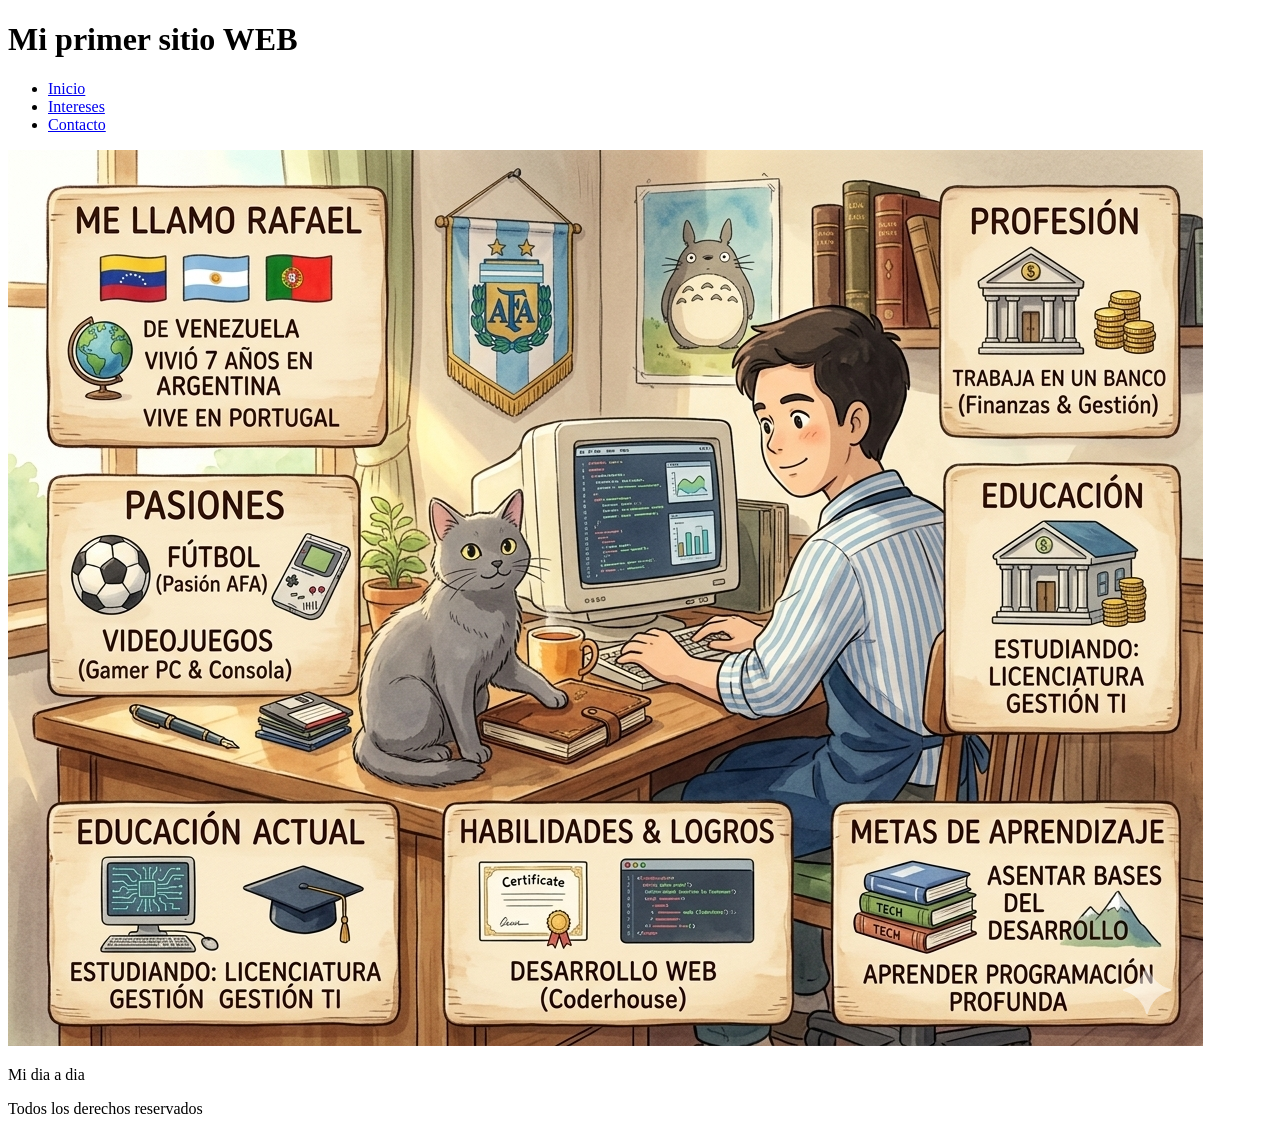
==== index.html @ 8f085cdb "Subida 20/03/2023 Subida 20/03/2023" ====
<!DOCTYPE html>
<html lang="en">
<head>
    <meta charset="UTF-8">
    <meta name="viewport" content="width=device-width, initial-scale=1.0">
    <title>Document</title>
</head>
<body>
    <header>
        <h1>Mi primer sitio WEB</h1>
        <nav>
            <ul>
                <li><a href="index.html">Inicio</a></li>
                <li><a href="intereses.html">Intereses</a></li>
                <li><a href="contacto.html">Contacto</a></li>
            </ul>
        </nav>
    </header>
    <main>
        <img src="img/foto.png" alt="Infografia Rafael">
        <p>Mi dia a dia</p>
        <footer>
            <p>Todos los derechos reservados</p>
        </footer>
    </main>
</body>
</html>
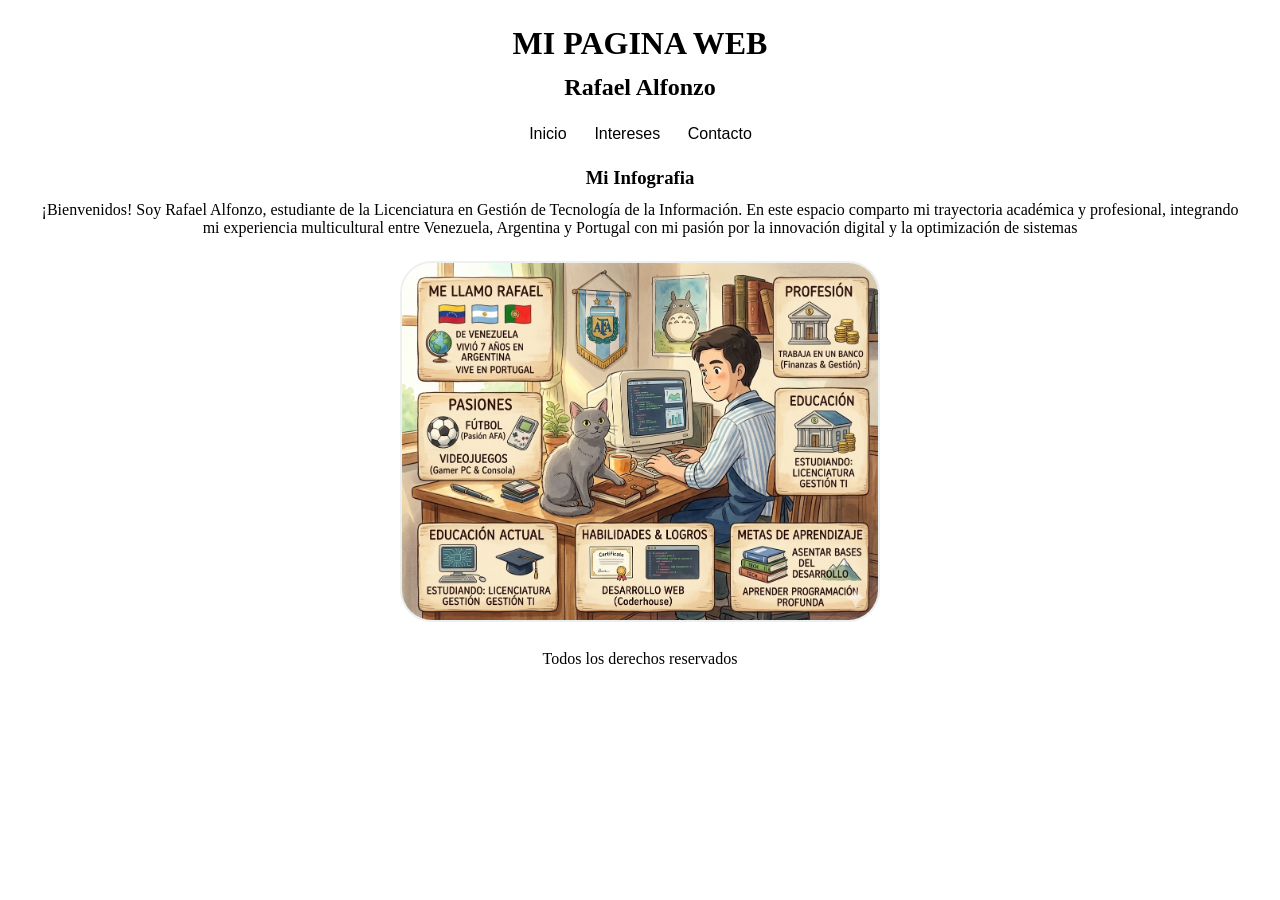
==== commit 0a939336: "Commit 2 - 28/03/2026 Commit 2 - 28/03/2026" ====
--- a/index.html
+++ b/index.html
@@ -3,12 +3,15 @@
 <head>
     <meta charset="UTF-8">
     <meta name="viewport" content="width=device-width, initial-scale=1.0">
-    <title>Document</title>
+    <title>Desarrollo WEB</title>
+    <link rel="stylesheet" href="CCS/Styles.css">
 </head>
 <body>
     <header>
-        <h1>Mi primer sitio WEB</h1>
-        <nav>
+        <h1>MI PAGINA WEB</h1>
+        <h2>Rafael Alfonzo</h2>
+        
+        <nav id="Nav">
             <ul>
                 <li><a href="index.html">Inicio</a></li>
                 <li><a href="intereses.html">Intereses</a></li>
@@ -17,8 +20,11 @@
         </nav>
     </header>
     <main>
+        <h3>Mi Infografia</h3>
+        ¡Bienvenidos! Soy Rafael Alfonzo, estudiante de la Licenciatura en Gestión de Tecnología de la Información. En este espacio comparto mi trayectoria académica y profesional, integrando mi experiencia multicultural entre Venezuela, Argentina y Portugal con mi pasión por la innovación digital y la optimización de sistemas
+        <p></p>
         <img src="img/foto.png" alt="Infografia Rafael">
-        <p>Mi dia a dia</p>
+        
         <footer>
             <p>Todos los derechos reservados</p>
         </footer>
--- a/CCS/Styles.css
+++ b/CCS/Styles.css
@@ -0,0 +1,42 @@
+
+* {
+    margin: 1%;
+    padding: 0;
+    box-sizing: border-box;
+}
+
+#Nav ul{
+    text-align: center;
+    font-family: 'Raleway', sans-serif;
+    list-style-type: none;
+    
+    
+}
+#Nav li{
+    display: inline-block;
+    text-align: center;
+}
+#Nav a {
+    color: inherit;
+    text-decoration: none;
+}
+h1, h2{
+    text-align: center;
+}
+main {
+    text-align: center;
+}
+main ul{
+    list-style-type: none;
+}
+
+main img {
+    width: 30rem;
+    text-align: center;
+    border-radius: 2rem;
+    border: 2px solid #ecf0f1 ;
+}
+footer { 
+    
+    text-align: center;
+}
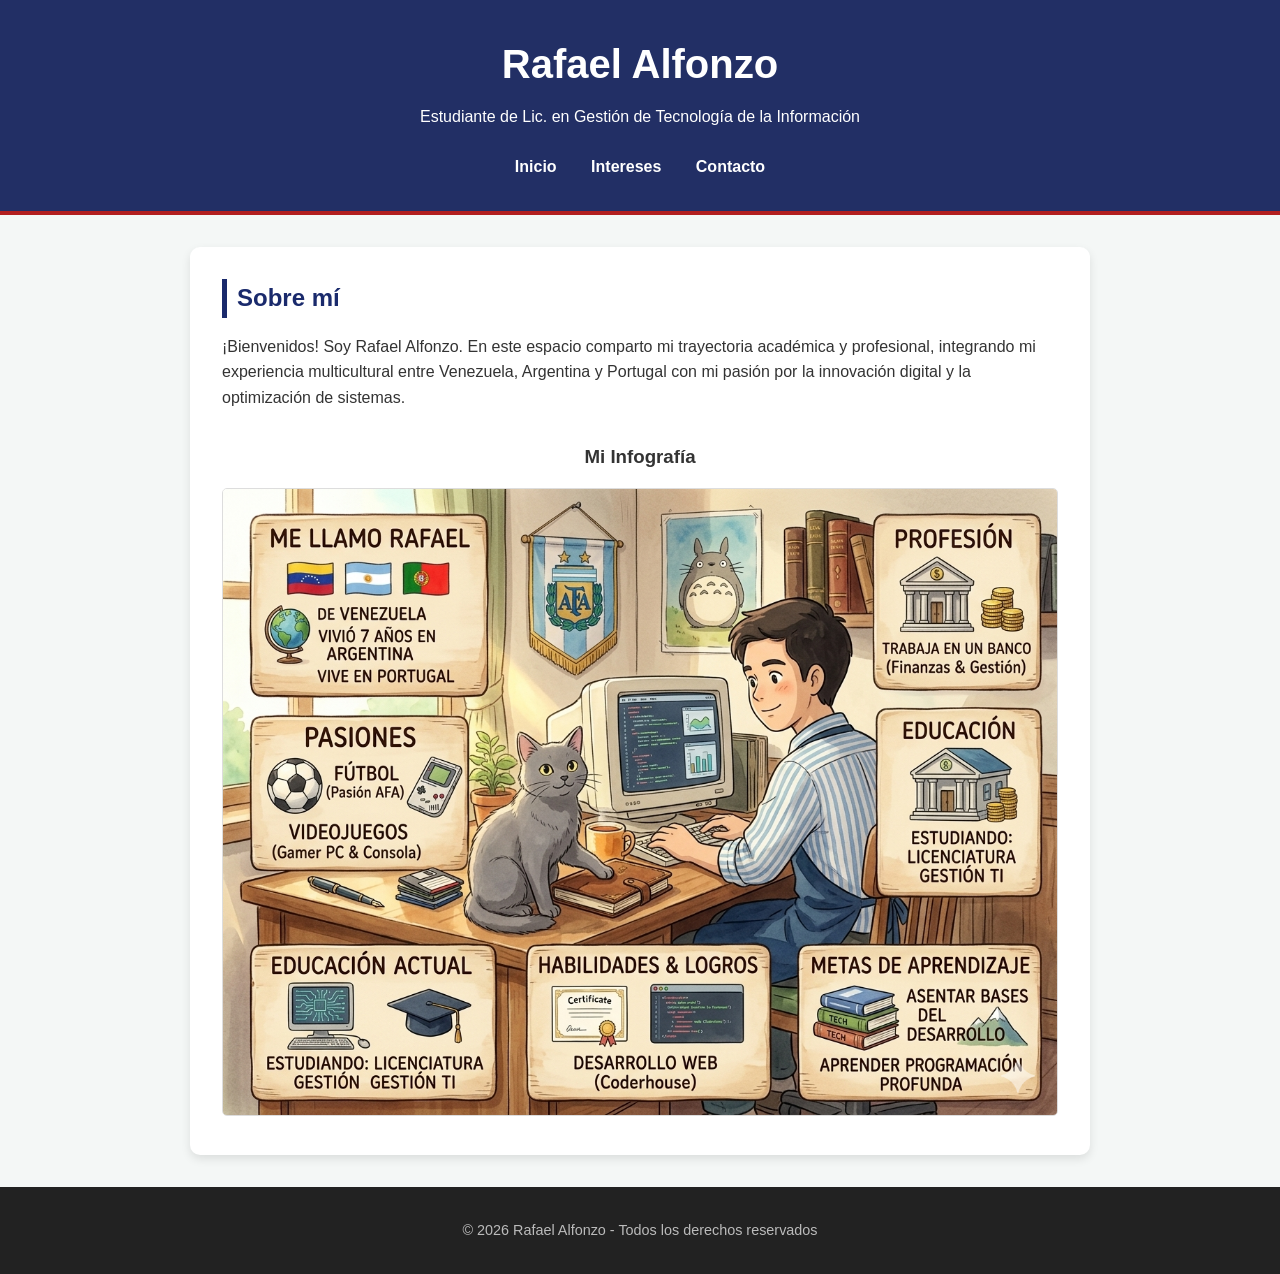
==== commit 20a37ca3: "commit 05/04/26" ====
--- a/index.html
+++ b/index.html
@@ -1,17 +1,17 @@
 <!DOCTYPE html>
-<html lang="en">
+<html lang="es">
 <head>
     <meta charset="UTF-8">
     <meta name="viewport" content="width=device-width, initial-scale=1.0">
-    <title>Desarrollo WEB</title>
+    <title>Rafael Alfonzo | Perfil Profesional</title>
     <link rel="stylesheet" href="CCS/Styles.css">
 </head>
 <body>
+
     <header>
-        <h1>MI PAGINA WEB</h1>
-        <h2>Rafael Alfonzo</h2>
-        
-        <nav id="Nav">
+        <h1>Rafael Alfonzo</h1>
+        <p>Estudiante de Lic. en Gestión de Tecnología de la Información</p>
+        <nav>
             <ul>
                 <li><a href="index.html">Inicio</a></li>
                 <li><a href="intereses.html">Intereses</a></li>
@@ -19,15 +19,26 @@
             </ul>
         </nav>
     </header>
+
     <main>
-        <h3>Mi Infografia</h3>
-        ¡Bienvenidos! Soy Rafael Alfonzo, estudiante de la Licenciatura en Gestión de Tecnología de la Información. En este espacio comparto mi trayectoria académica y profesional, integrando mi experiencia multicultural entre Venezuela, Argentina y Portugal con mi pasión por la innovación digital y la optimización de sistemas
-        <p></p>
-        <img src="img/foto.png" alt="Infografia Rafael">
-        
-        <footer>
-            <p>Todos los derechos reservados</p>
-        </footer>
+        <section class="perfil">
+            <h2>Sobre mí</h2>
+            <p>
+                ¡Bienvenidos! Soy Rafael Alfonzo. En este espacio comparto mi trayectoria académica y profesional, 
+                integrando mi experiencia multicultural entre Venezuela, Argentina y Portugal con mi pasión por 
+                la innovación digital y la optimización de sistemas.
+            </p>
+        </section>
+
+        <section class="infografia">
+            <h3>Mi Infografía</h3>
+            <img src="img/foto.png" alt="Infografía de Rafael Alfonzo" class="img-responsive">
+        </section>
     </main>
+
+    <footer>
+        <p>&copy; 2026 Rafael Alfonzo - Todos los derechos reservados</p>
+    </footer>
+
 </body>
 </html>
--- a/CCS/Styles.css
+++ b/CCS/Styles.css
@@ -1,42 +1,88 @@
-
 * {
-    margin: 1%;
+    margin: 0;
     padding: 0;
     box-sizing: border-box;
 }
 
-#Nav ul{
+body {
+    font-family: 'Segoe UI', Roboto, Helvetica, Arial, sans-serif;
+    line-height: 1.6;
+    background-color: #f4f7f6;
+    color: #333;
+}
+
+/* Header */
+header {
+    background-color: #222f65; 
+    color: #ffffff;
+    padding: 2rem 1rem;
     text-align: center;
-    font-family: 'Raleway', sans-serif;
-    list-style-type: none;
-    
-    
+    border-bottom: 4px solid #b21f1f; 
 }
-#Nav li{
-    display: inline-block;
+
+header h1 {
+    font-size: 2.5rem;
+    margin-bottom: 0.5rem;
+}
+
+/* Navegación */
+nav ul {
+    list-style: none;
+    margin-top: 1.5rem;
+}
+
+nav ul li {
+    display: inline;
+    margin: 0 15px;
+}
+
+nav ul li a {
+    color: #fff;
+    text-decoration: none;
+    font-weight: bold;
+    transition: color 0.3s;
+}
+
+nav ul li a:hover {
+    color: #fdbb2d; /* Cambio de color al pasar el mouse */
+}
+
+/* 3. Diseño del Main (Contenido) */
+main {
+    max-width: 900px;
+    margin: 2rem auto; 
+    padding: 2rem;
+    background: #ffffff;
+    border-radius: 10px;
+    box-shadow: 0 4px 10px rgba(0,0,0,0.1);
+}
+
+.perfil h2 {
+    color: #1a2a6c;
+    margin-bottom: 1rem;
+    border-left: 5px solid #1a2a6c;
+    padding-left: 10px;
+}
+
+.infografia {
+    margin-top: 2rem;
     text-align: center;
 }
-#Nav a {
-    color: inherit;
-    text-decoration: none;
-}
-h1, h2{
-    text-align: center;
-}
-main {
-    text-align: center;
-}
-main ul{
-    list-style-type: none;
+
+.img-responsive {
+    max-width: 100%;
+    height: auto;
+    border-radius: 5px;
+    border: 1px solid #ddd;
+    margin-top: 1rem;
 }
 
-main img {
-    width: 30rem;
+/* 4. Diseño del Footer */
+footer {
     text-align: center;
-    border-radius: 2rem;
-    border: 2px solid #ecf0f1 ;
-}
-footer { 
-    
-    text-align: center;
-}
+    padding: 2rem;
+    background-color: #222;
+    color: #bbb;
+    font-size: 0.9rem;
+    margin-top: 2rem;
+}
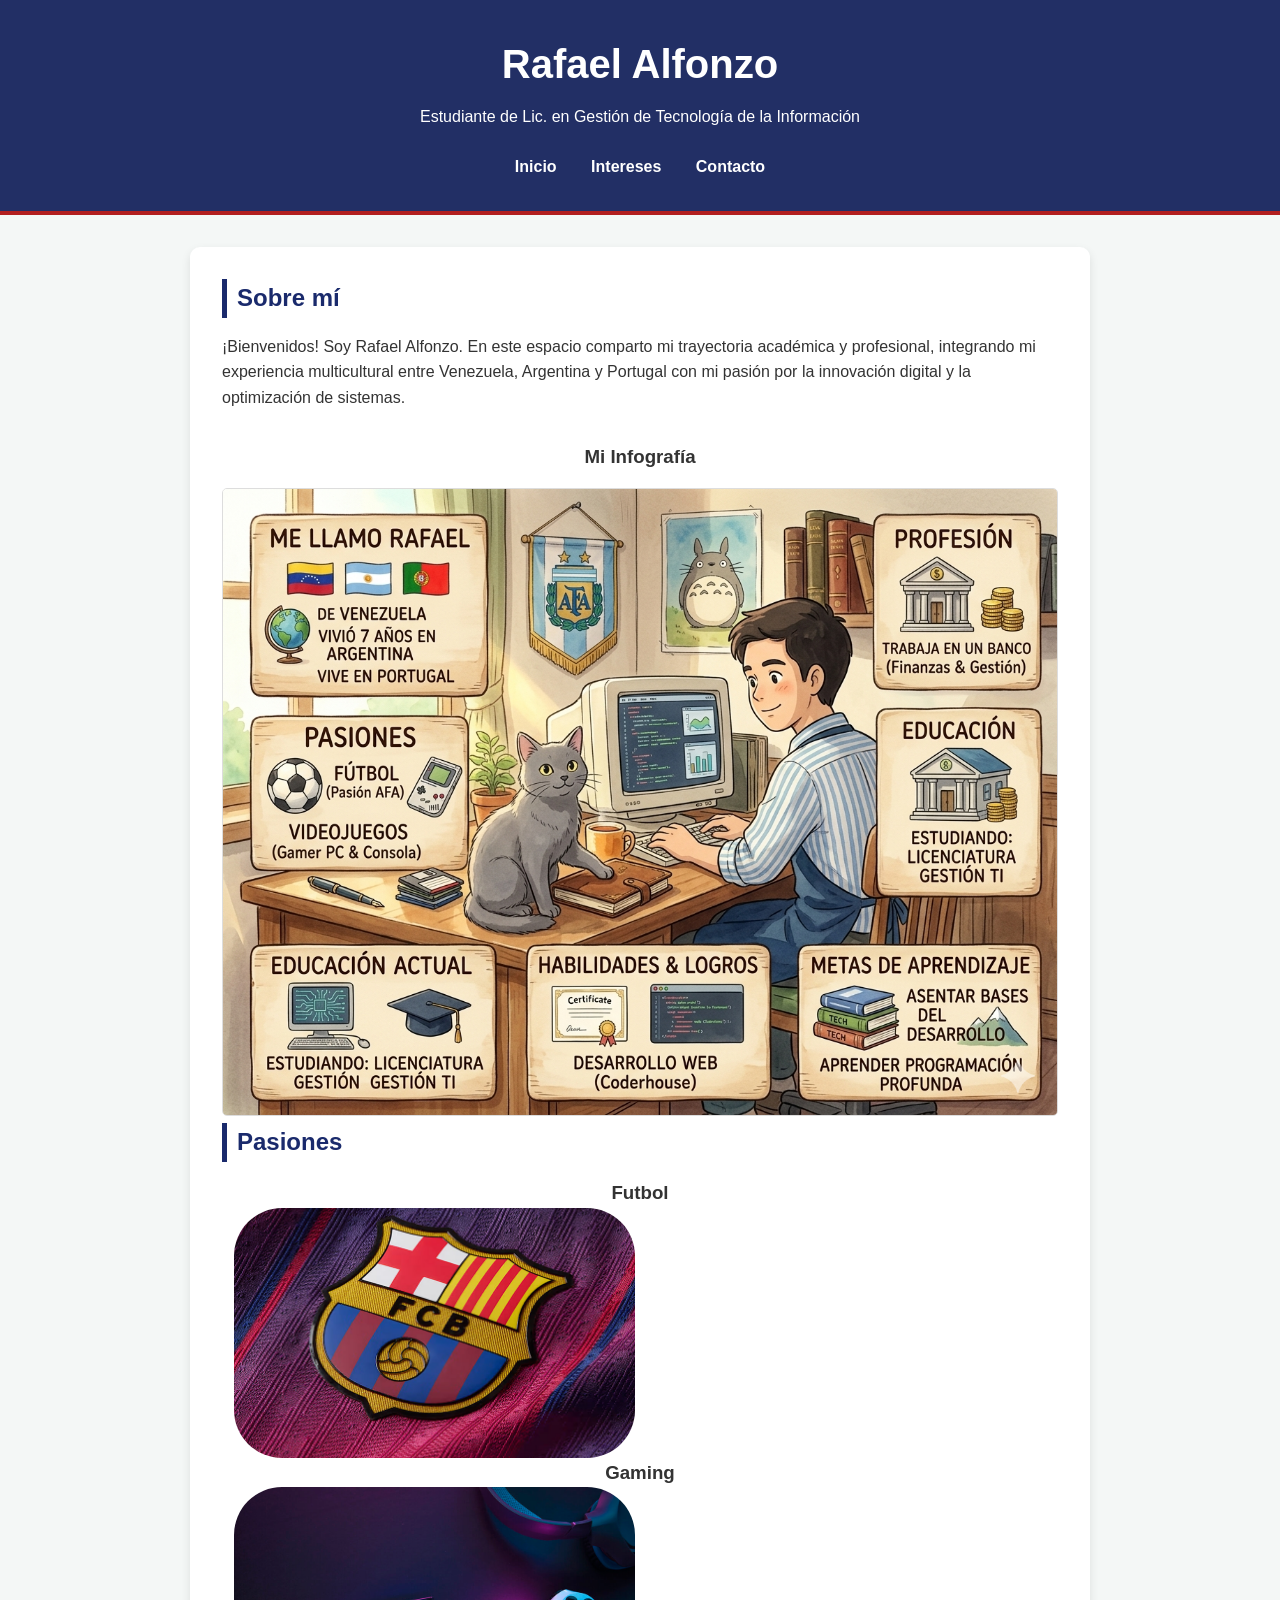
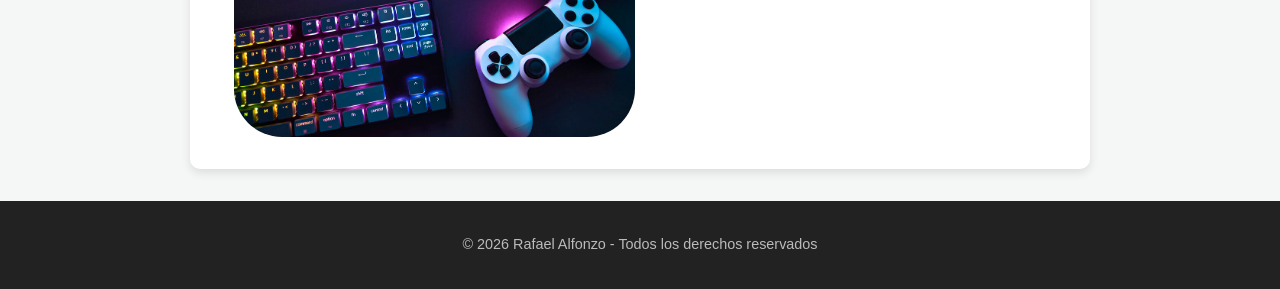
==== commit 3366281f: "Commit 16/04/26" ====
--- a/index.html
+++ b/index.html
@@ -34,6 +34,22 @@
             <h3>Mi Infografía</h3>
             <img src="img/foto.png" alt="Infografía de Rafael Alfonzo" class="img-responsive">
         </section>
+        <section class="pasiones">
+            <h2> Pasiones</h2>
+            
+            <h3> Futbol</h3>
+            <div class="futbol">
+                <img src="img/cbc7ee230174155.6871fa99b7412.jpg" alt="Futbol">
+                <iframe width="560" height="315" src="https://www.youtube.com/embed/VhsAxoLaVWw?si=scNHb39o0MOmD8_F" title="YouTube video player" frameborder="0" allow="accelerometer; autoplay; clipboard-write; encrypted-media; gyroscope; picture-in-picture; web-share" referrerpolicy="strict-origin-when-cross-origin" allowfullscreen></iframe>
+            </div>
+            <h3>Gaming</h3>
+            <div class="gaming">
+                <img src="img/colorful-gaming-accessories.jpg" alt="Gaming">
+                <iframe width="560" height="315" src="https://www.youtube.com/embed/tbO8m4sCtO8?si=E3sOaFebrfpOpfUC" title="YouTube video player" frameborder="0" allow="accelerometer; autoplay; clipboard-write; encrypted-media; gyroscope; picture-in-picture; web-share" referrerpolicy="strict-origin-when-cross-origin" allowfullscreen></iframe>
+            </div>
+            
+            
+        </section>
     </main>
 
     <footer>
--- a/CCS/Styles.css
+++ b/CCS/Styles.css
@@ -85,4 +85,26 @@
     color: #bbb;
     font-size: 0.9rem;
     margin-top: 2rem;
+}
+.futbol,
+.gaming {
+    display: flex;
+    justify-content: center;
+    text-align: center;
+    gap: 10px   ;
+}
+.futbol img, iframe, .gaming img, iframe {
+    width: 48%;
+    height: 250px;
+    object-fit: cover;
+    border-radius: 3rem;
+}
+.pasiones h2{
+    color: #1a2a6c;
+    margin-bottom: 1rem;
+    border-left: 5px solid #1a2a6c;
+    padding-left: 10px;
+}
+.pasiones h3 { 
+    text-align: center;
 }
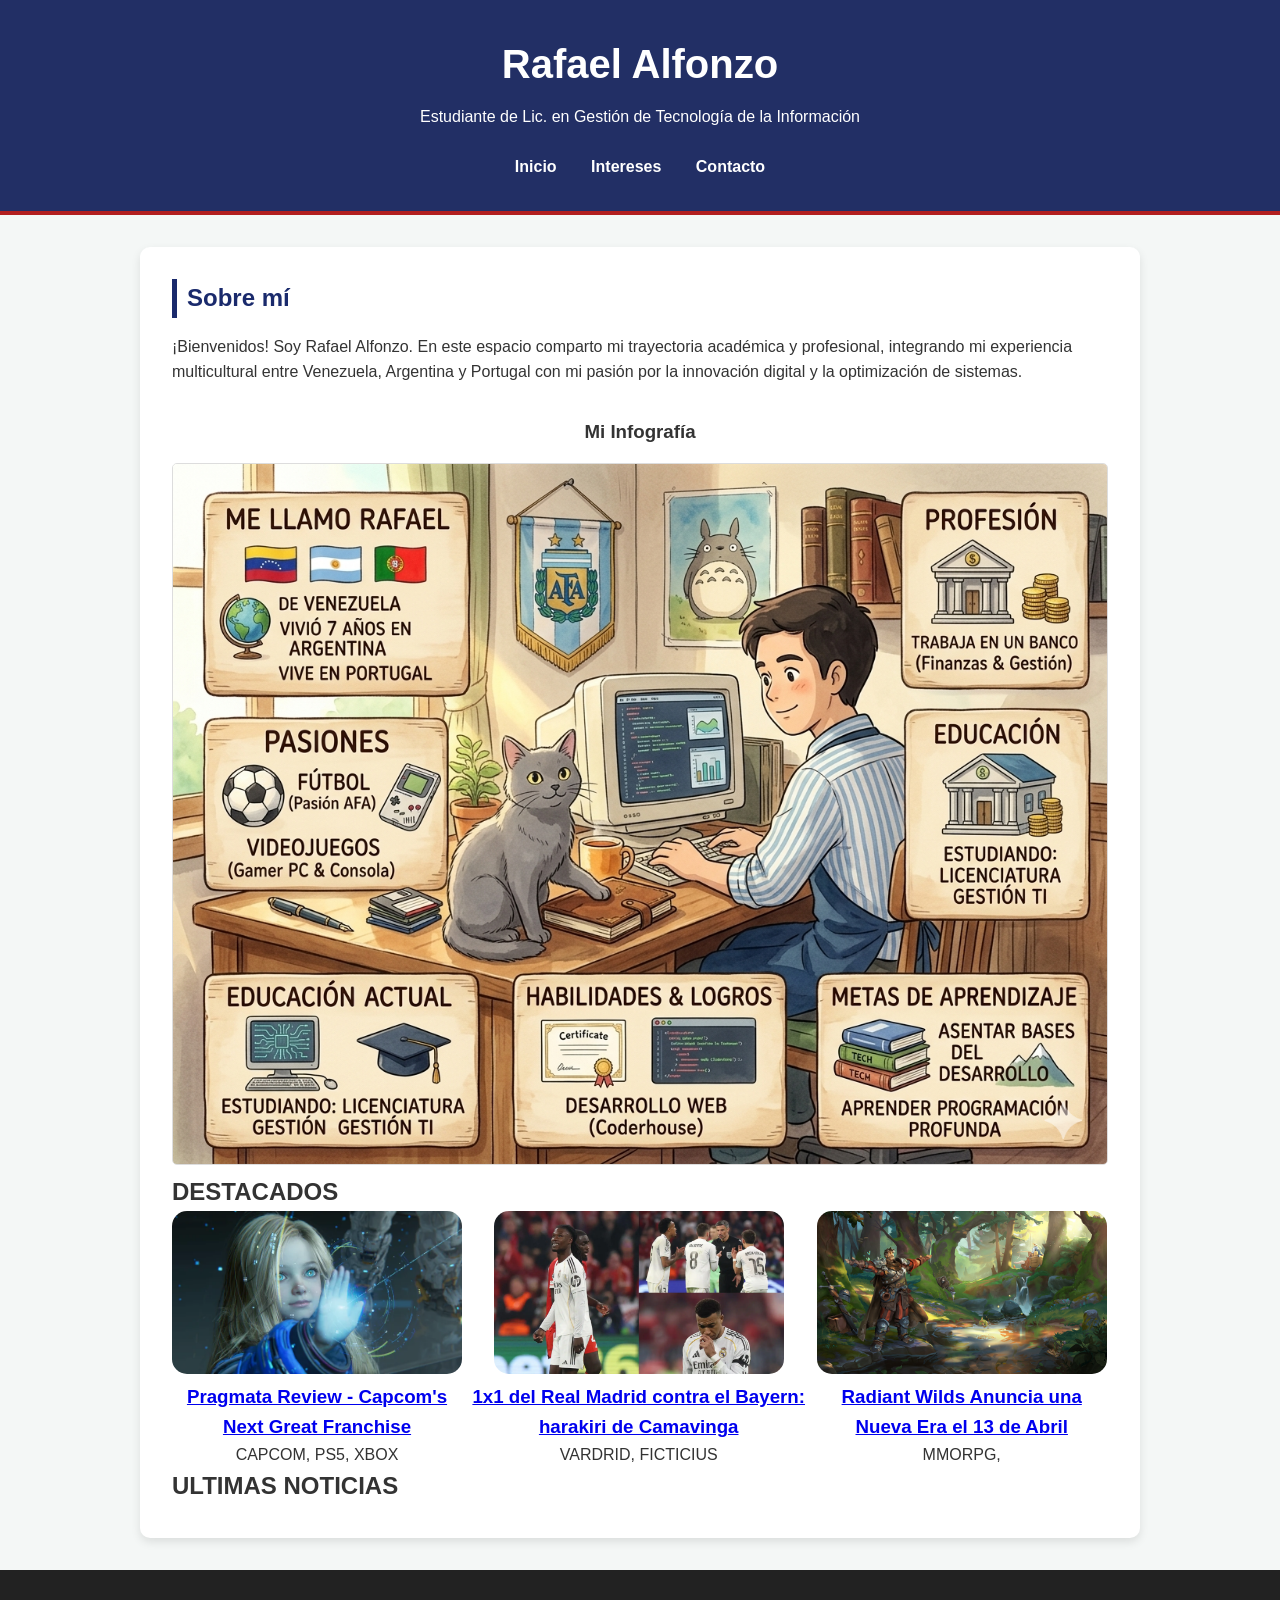
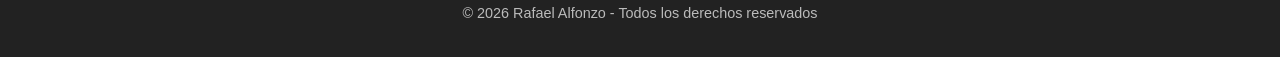
==== commit a43fe432: "Add files via upload" ====
--- a/index.html
+++ b/index.html
@@ -34,21 +34,42 @@
             <h3>Mi Infografía</h3>
             <img src="img/foto.png" alt="Infografía de Rafael Alfonzo" class="img-responsive">
         </section>
-        <section class="pasiones">
-            <h2> Pasiones</h2>
+
+        <section class="destacados">
+            <h2>DESTACADOS</h2>
+            <div class="cont-destacados">
+
+            <article>
+                <a href="https://www.eurogamer.pt/pragmata-review-regresso-a-2010">
+                    <img src="img/Ptagmata.webp" alt="Noticia 1">
+                    <h3>Pragmata Review - Capcom's Next Great Franchise</h3>
+                </a>
+                <p>CAPCOM, PS5, XBOX</p>
+            </article>
+
+            <article>
+                <a href="https://as.com/futbol/1x1-del-real-madrid-contra-el-bayern-harakiri-de-camavinga-f202604-n/">
+                    <img src="img/madrid.webp" alt="Noticia 2">
+                    <h3>1x1 del Real Madrid contra el Bayern: harakiri de Camavinga</h3>
+                </a>
+                <p>VARDRID, FICTICIUS</p>
+            </article>
+
+            <article>
+                <a href="https://albiononline.com/news/radiant-wilds-announcement">
+                    <img src="img/18dfcf987b6ef2ca64d850cb07cb3a2c88ca6416.jpeg" alt="Noticia 3">
+                    <h3>Radiant Wilds Anuncia una Nueva Era el 13 de Abril</h3>
+                </a>
+                <p>MMORPG, </p>
+            </article>
             
-            <h3> Futbol</h3>
-            <div class="futbol">
-                <img src="img/cbc7ee230174155.6871fa99b7412.jpg" alt="Futbol">
-                <iframe width="560" height="315" src="https://www.youtube.com/embed/VhsAxoLaVWw?si=scNHb39o0MOmD8_F" title="YouTube video player" frameborder="0" allow="accelerometer; autoplay; clipboard-write; encrypted-media; gyroscope; picture-in-picture; web-share" referrerpolicy="strict-origin-when-cross-origin" allowfullscreen></iframe>
             </div>
-            <h3>Gaming</h3>
-            <div class="gaming">
-                <img src="img/colorful-gaming-accessories.jpg" alt="Gaming">
-                <iframe width="560" height="315" src="https://www.youtube.com/embed/tbO8m4sCtO8?si=E3sOaFebrfpOpfUC" title="YouTube video player" frameborder="0" allow="accelerometer; autoplay; clipboard-write; encrypted-media; gyroscope; picture-in-picture; web-share" referrerpolicy="strict-origin-when-cross-origin" allowfullscreen></iframe>
-            </div>
-            
-            
+
+
+        </section>
+
+        <section class="noticias">
+            <h2>ULTIMAS NOTICIAS</h2>
         </section>
     </main>
 
--- a/CCS/Styles.css
+++ b/CCS/Styles.css
@@ -49,7 +49,7 @@
 
 /* 3. Diseño del Main (Contenido) */
 main {
-    max-width: 900px;
+    max-width: 1000px;
     margin: 2rem auto; 
     padding: 2rem;
     background: #ffffff;
@@ -104,7 +104,19 @@
     margin-bottom: 1rem;
     border-left: 5px solid #1a2a6c;
     padding-left: 10px;
+    margin-top: 30px;
 }
 .pasiones h3 { 
     text-align: center;
+}
+.cont-destacados {
+    display: flex;
+    justify-content: space-between;
+    gap: 5px;
+    text-align: center;
+
+}
+.cont-destacados img {
+    max-width: 290px;
+    border-radius: 15px;
 }
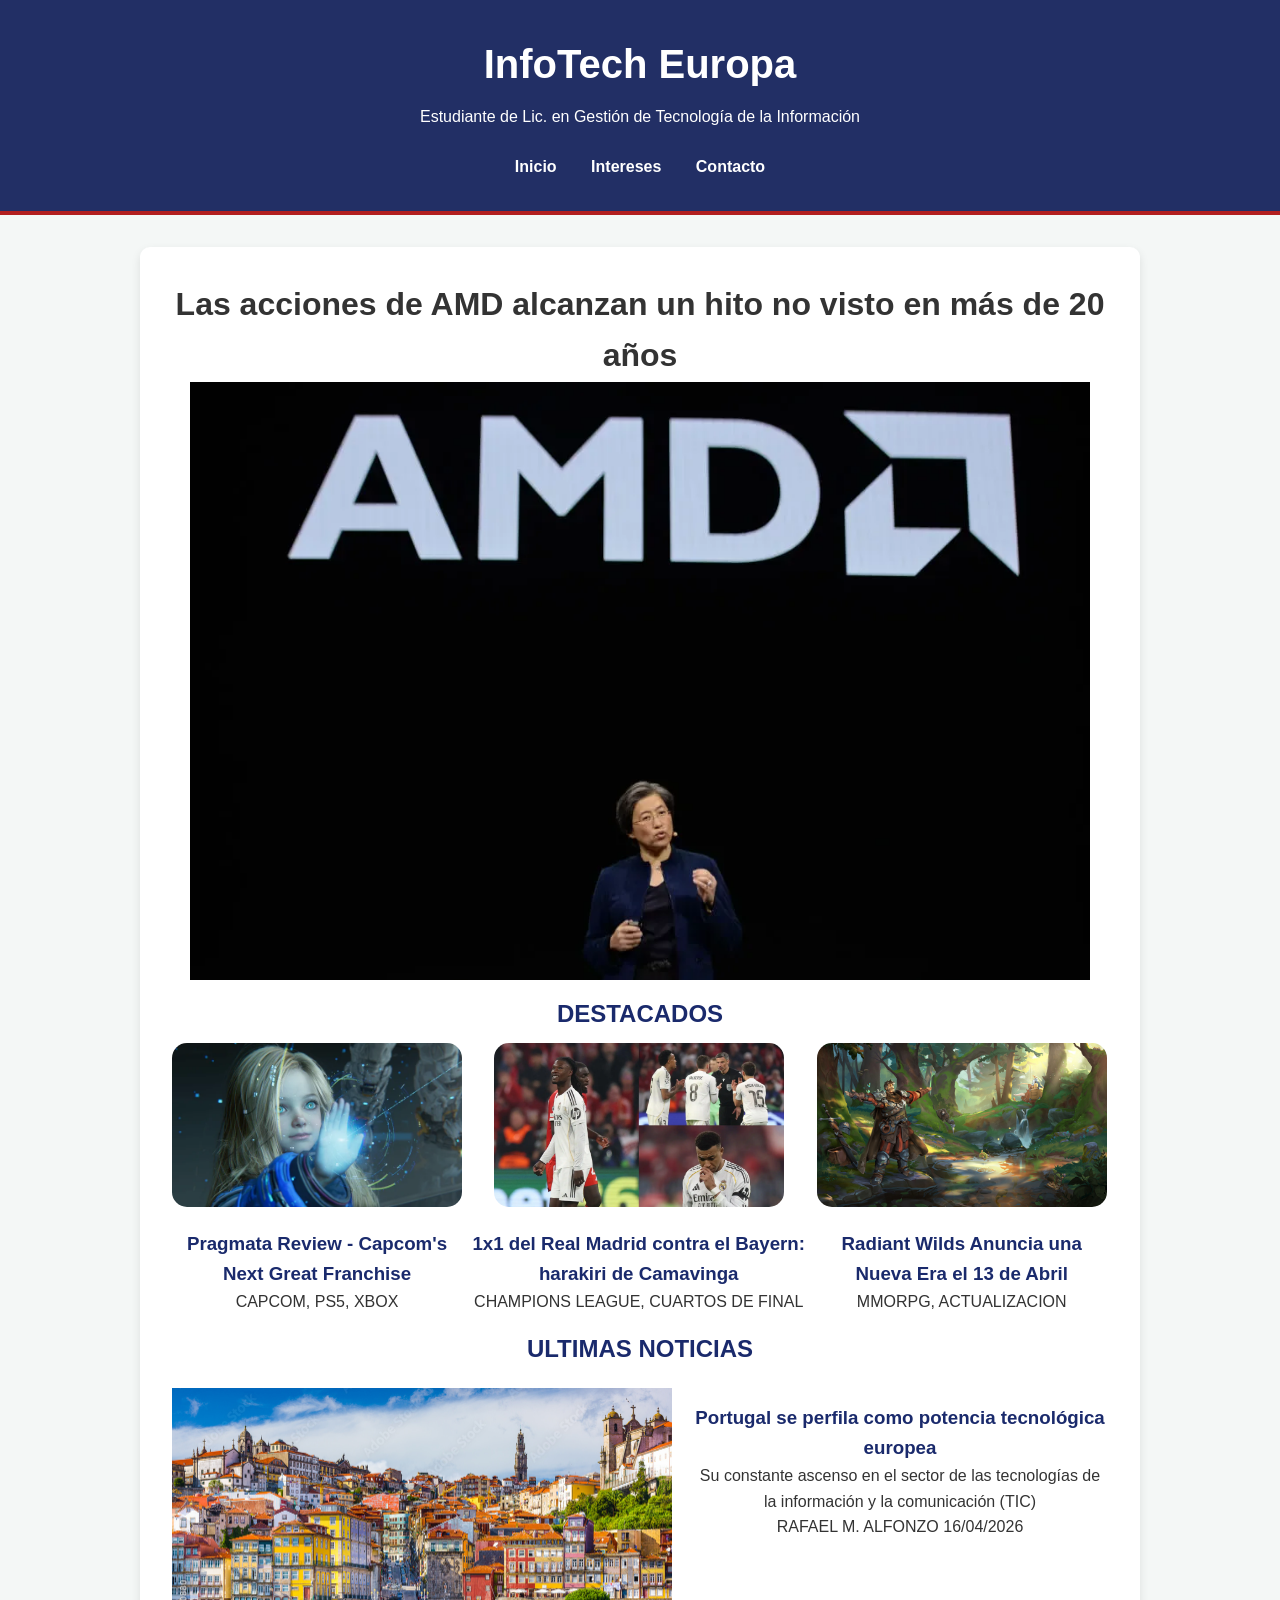
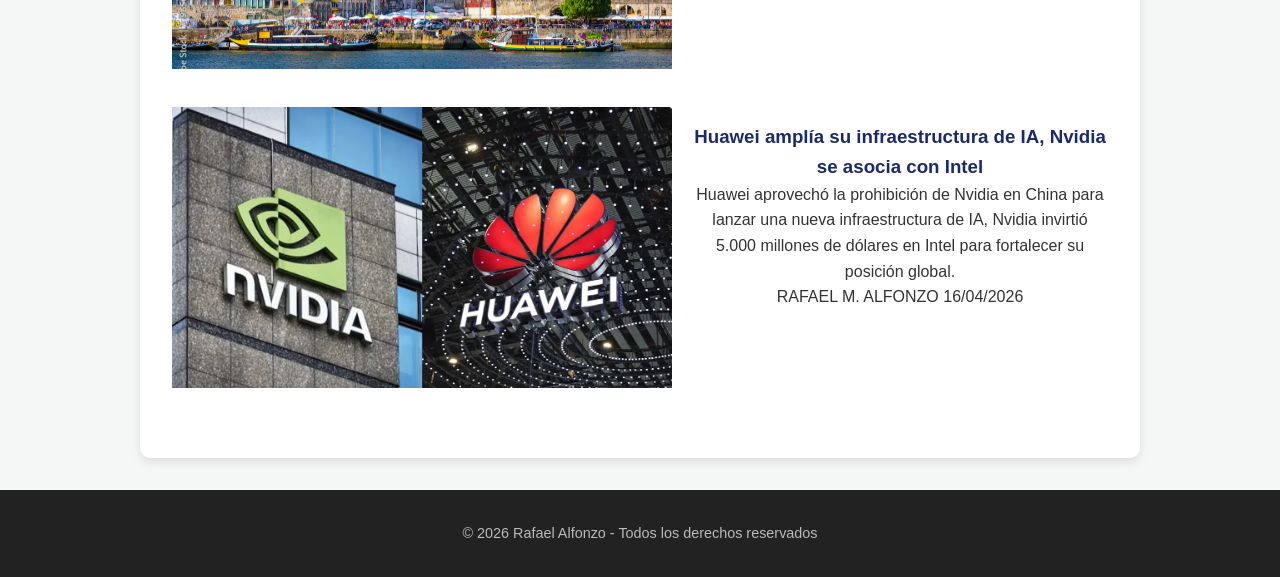
==== commit 6206cebc: "Commit 16-04-2026" ====
--- a/index.html
+++ b/index.html
@@ -9,7 +9,7 @@
 <body>
 
     <header>
-        <h1>Rafael Alfonzo</h1>
+        <h1>InfoTech Europa</h1>
         <p>Estudiante de Lic. en Gestión de Tecnología de la Información</p>
         <nav>
             <ul>
@@ -20,23 +20,12 @@
         </nav>
     </header>
 
-    <main>
-        <section class="perfil">
-            <h2>Sobre mí</h2>
-            <p>
-                ¡Bienvenidos! Soy Rafael Alfonzo. En este espacio comparto mi trayectoria académica y profesional, 
-                integrando mi experiencia multicultural entre Venezuela, Argentina y Portugal con mi pasión por 
-                la innovación digital y la optimización de sistemas.
-            </p>
-        </section>
-
-        <section class="infografia">
-            <h3>Mi Infografía</h3>
-            <img src="img/foto.png" alt="Infografía de Rafael Alfonzo" class="img-responsive">
-        </section>
-
+    <main id="main">
+        <h1>Las acciones de AMD alcanzan un hito no visto en más de 20 años</h1>
+        <img id="carrusel" src="img/amd2.webp" alt="">
+        <h2>DESTACADOS</h2>
         <section class="destacados">
-            <h2>DESTACADOS</h2>
+            
             <div class="cont-destacados">
 
             <article>
@@ -52,7 +41,7 @@
                     <img src="img/madrid.webp" alt="Noticia 2">
                     <h3>1x1 del Real Madrid contra el Bayern: harakiri de Camavinga</h3>
                 </a>
-                <p>VARDRID, FICTICIUS</p>
+                <p>CHAMPIONS LEAGUE, CUARTOS DE FINAL</p>
             </article>
 
             <article>
@@ -60,17 +49,42 @@
                     <img src="img/18dfcf987b6ef2ca64d850cb07cb3a2c88ca6416.jpeg" alt="Noticia 3">
                     <h3>Radiant Wilds Anuncia una Nueva Era el 13 de Abril</h3>
                 </a>
-                <p>MMORPG, </p>
+                <p>MMORPG, ACTUALIZACION </p>
             </article>
             
             </div>
 
 
         </section>
+            <h2>ULTIMAS NOTICIAS</h2>
+        <section class="noticias">
+            
+            <article>
+                <a href="https://www.theportugalnews.com/es/noticias/2025-06-12/portugal-se-perfila-como-potencia-tecnologica-europea/121828">
+                    <img src="img/porto.jpg" alt="Noticia 1">
+                </a>
+                <div>
+                    <h3>
+                        <a href="https://www.theportugalnews.com/es/noticias/2025-06-12/portugal-se-perfila-como-potencia-tecnologica-europea/121828">Portugal se perfila como potencia tecnológica europea</a>
+                    </h3>
+                    <p>Su constante ascenso en el sector de las tecnologías de la información y la comunicación (TIC)</p>
+                    <span>RAFAEL M. ALFONZO</span> <span>16/04/2026</span>
+                </div>
+            </article>
+            <article>
+                <a href="https://www.vietnam.vn/es/cong-nghe-19-9-huawei-mo-rong-ha-tang-ai-nvidia-bat-tay-intel">
+                    <img src="img/nvidia_huawei.webp" alt="Noticia 2">
+                </a>
+                <div>
+                    <h3>
+                        <a href="https://www.vietnam.vn/es/cong-nghe-19-9-huawei-mo-rong-ha-tang-ai-nvidia-bat-tay-intel">Huawei amplía su infraestructura de IA, Nvidia se asocia con Intel</a>
+                    </h3>
+                    <p>Huawei aprovechó la prohibición de Nvidia en China para lanzar una nueva infraestructura de IA, Nvidia invirtió 5.000 millones de dólares en Intel para fortalecer su posición global.</p>
+                    <span>RAFAEL M. ALFONZO</span> <span>16/04/2026</span>
+                </div>
+            </article>
+        </section>
 
-        <section class="noticias">
-            <h2>ULTIMAS NOTICIAS</h2>
-        </section>
     </main>
 
     <footer>
--- a/CCS/Styles.css
+++ b/CCS/Styles.css
@@ -119,4 +119,68 @@
 .cont-destacados img {
     max-width: 290px;
     border-radius: 15px;
+    margin-top: 10px;
+}
+.noticias article {
+    display: flex;
+    margin-bottom: 30px;
+    gap: 20px;
+    margin-top: 20px;
+    
+}
+.noticias img {
+    max-width: 500px;
+    aspect-ratio: 16/9;
+    object-fit: cover;
+}
+.noticias h3, a {
+    color:#1a2a6c;
+    text-decoration: none;
+    font-weight: bold;
+    transition: color 0.3s;
+}
+#carrusel {
+    display: flex;
+    max-width: 900px;
+    justify-content: center;
+    margin: 0 auto;
+}
+#main h2, h3 {
+    color: #1a2a6c;
+    margin-top: 15px;
+}
+#main {
+    text-align: center;
+}
+@media (max-width: 768px) {
+    main {
+        margin: 1rem;
+        padding: 1rem;
+    }
+
+    .futbol, .gaming {
+        flex-direction: column;
+    }
+    
+    .futbol img, .futbol iframe, .gaming img, .gaming iframe {
+        width: 100%;
+        margin-bottom: 10px;
+    }
+
+    .cont-destacados {
+        flex-direction: column;
+        align-items: center;
+    }
+    
+    .cont-destacados article {
+        margin-bottom: 20px;
+    }
+
+    .noticias article {
+        flex-direction: column;
+    }
+    
+    .noticias img {
+        max-width: 100%;
+    }
 }
